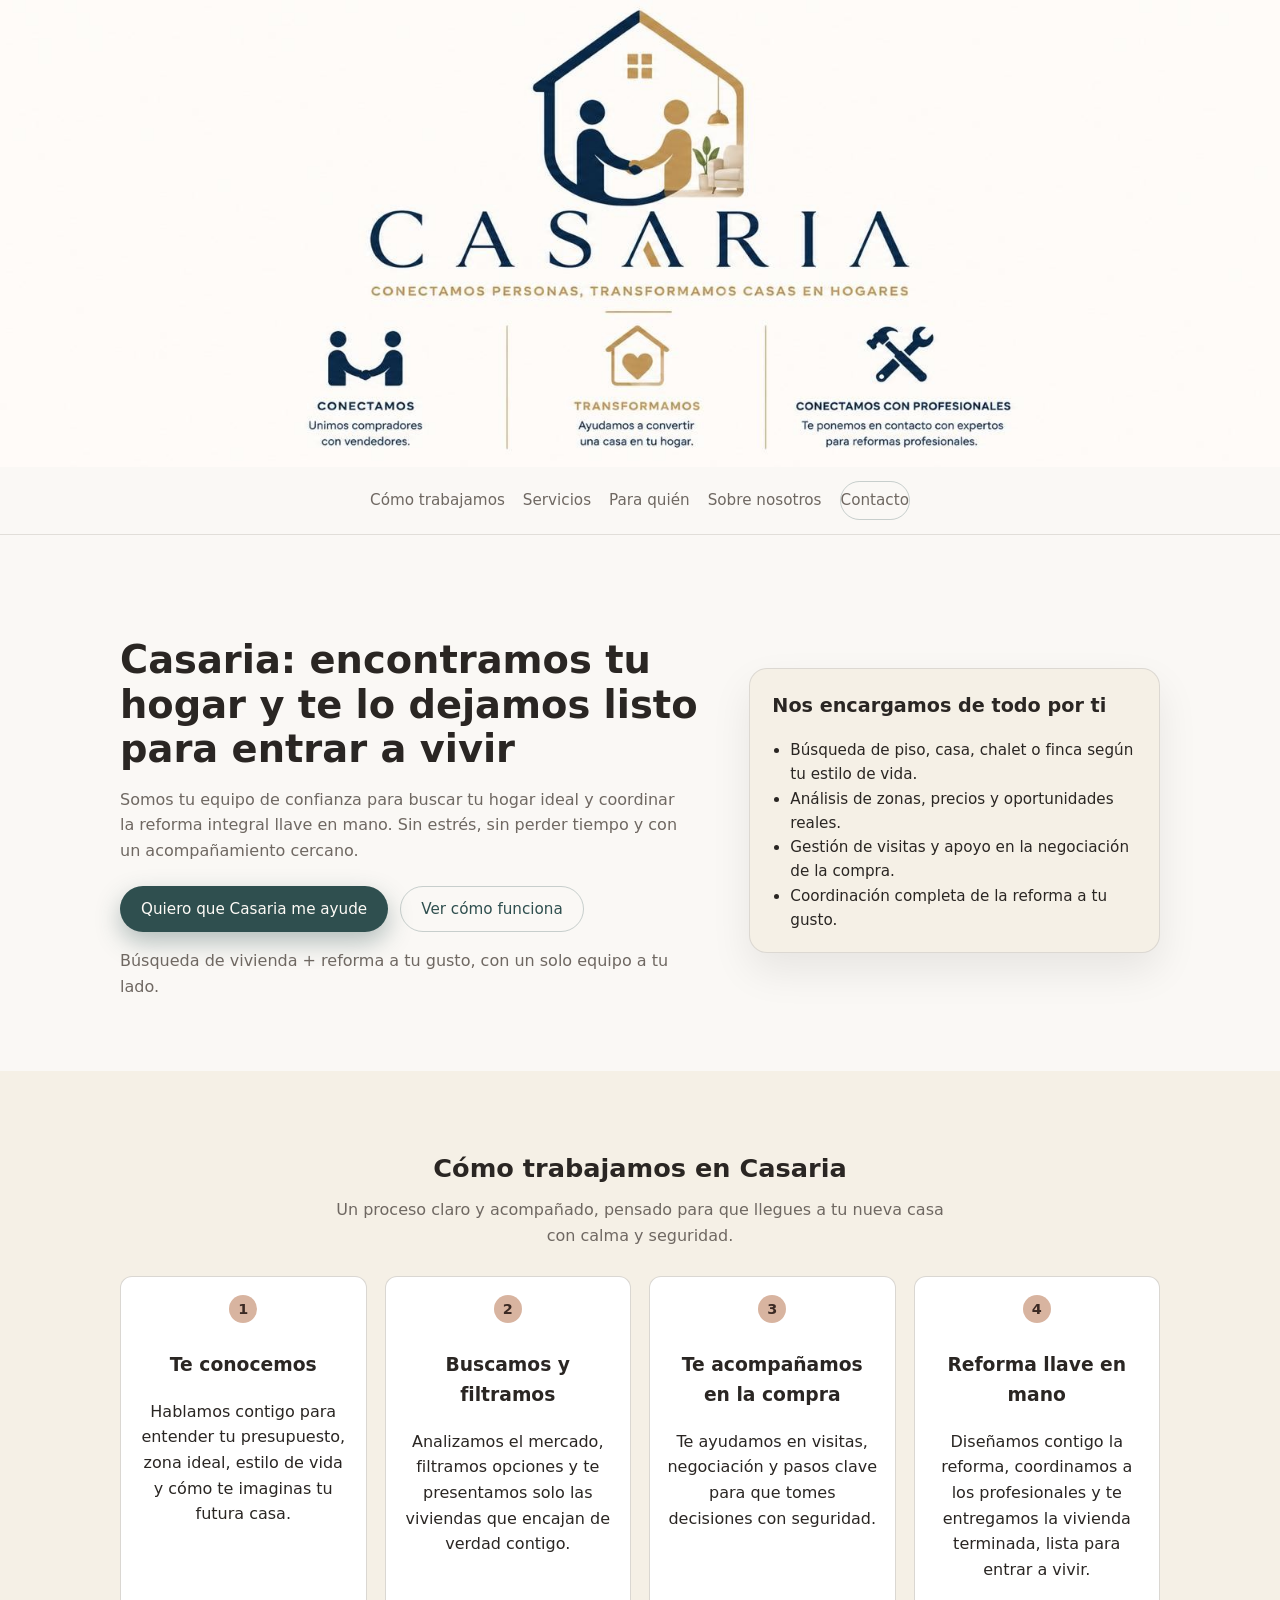
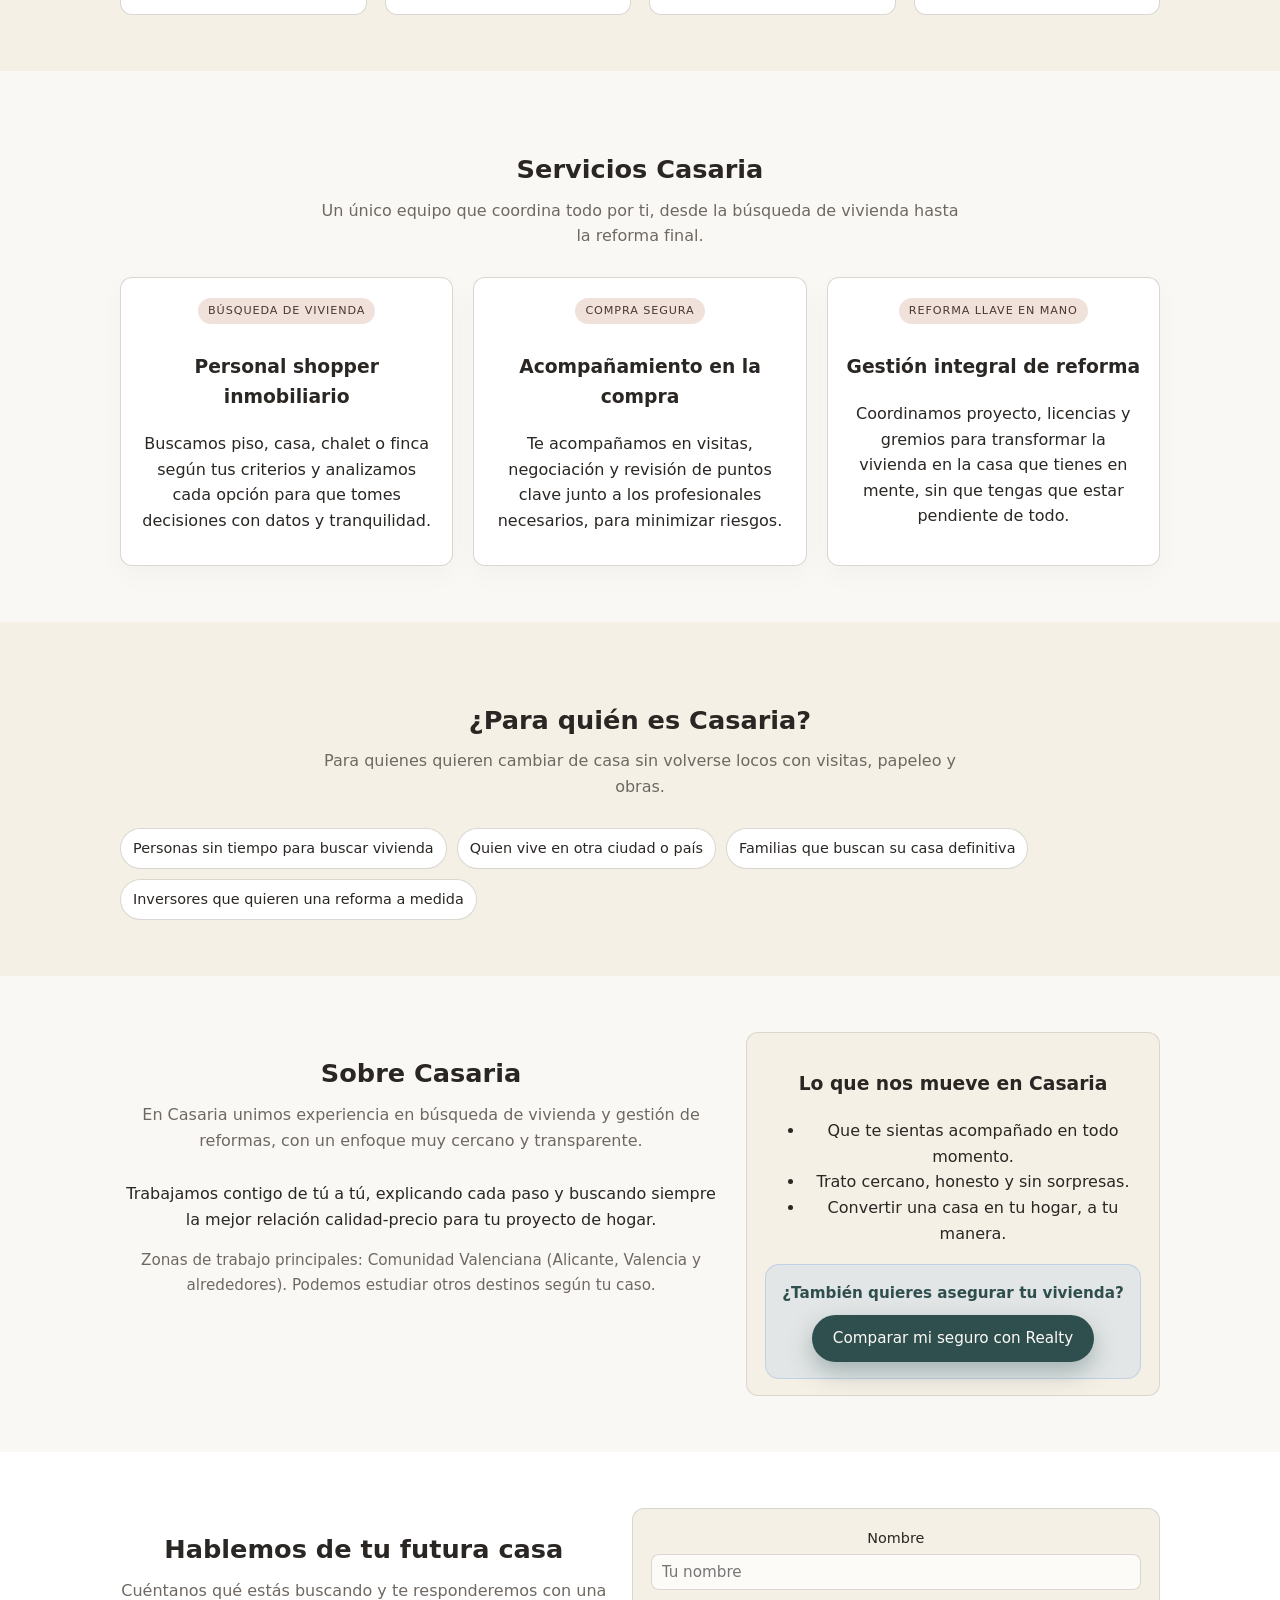
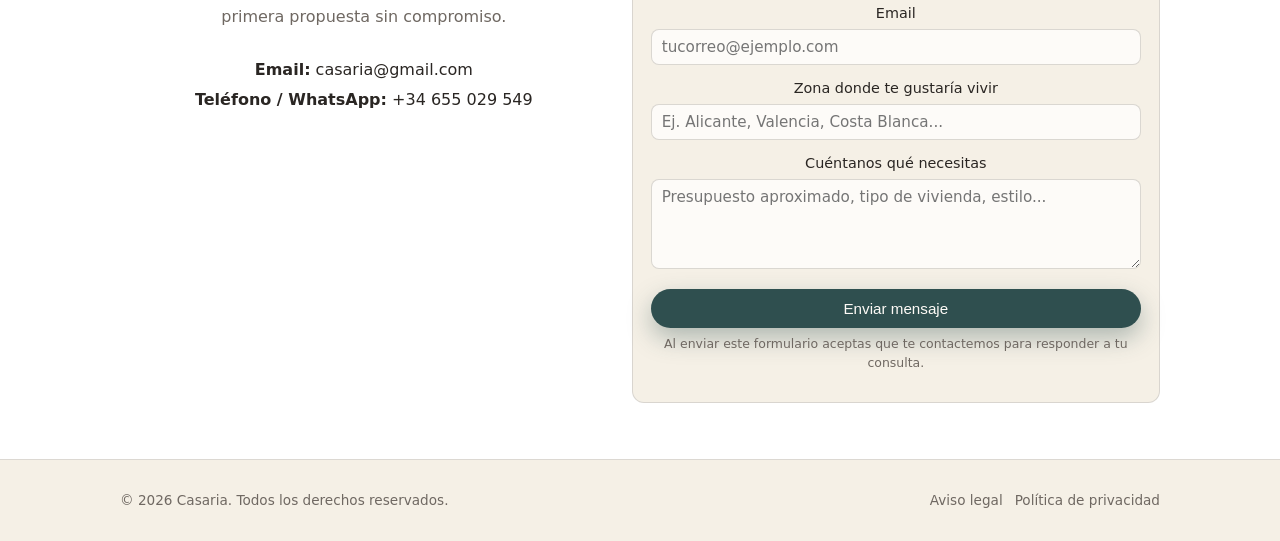
==== CASARIA-WEB/index.html @ 343ec58a "Rename index.html.html to index.html" ====
<!DOCTYPE html>
<html lang="es">
<head>
  <meta charset="UTF-8" />
  <meta name="viewport" content="width=device-width, initial-scale=1.0" />
  <title>Casaria · Tu casa, lista para vivir</title>
  <link rel="stylesheet" href="styles.css" />
  <meta name="description" content="Casaria: buscamos tu casa ideal y la reformamos a tu gusto. Servicio integral llave en mano para que tú solo tengas que entrar a vivir.">
</head>
<body>
  <div class="top-banner">
    <img src="img/banner-casaria.jpg" alt="Hogar reformado y acogedor con Casaria" class="top-banner__image" />
  </div>
  <header class="header">
    <div class="container header__inner">
      <nav class="nav">
        <a href="#como-funciona">Cómo trabajamos</a>
        <a href="#servicios">Servicios</a>
        <a href="#para-quien">Para quién</a>
        <a href="#sobre-nosotros">Sobre nosotros</a>
        <a href="#contacto" class="nav__cta">Contacto</a>
      </nav>
    </div>
  </header>

  <main>
    <!-- HERO -->
    <section class="hero">
      <div class="container hero__inner">
        <div class="hero__text">
          <h1>Casaria: encontramos tu hogar y te lo dejamos listo para entrar a vivir</h1>
          <p>
            Somos tu equipo de confianza para buscar tu hogar ideal y coordinar la reforma
            integral llave en mano. Sin estrés, sin perder tiempo y con un acompañamiento cercano.
          </p>
          <div class="hero__actions">
            <a href="#contacto" class="btn btn--primary">Quiero que Casaria me ayude</a>
            <a href="#como-funciona" class="btn btn--ghost">Ver cómo funciona</a>
          </div>
          <p class="hero__note">
            Búsqueda de vivienda + reforma a tu gusto, con un solo equipo a tu lado.
          </p>
        </div>
        <div class="hero__card">
          <h2>Nos encargamos de todo por ti</h2>
          <ul>
            <li>Búsqueda de piso, casa, chalet o finca según tu estilo de vida.</li>
            <li>Análisis de zonas, precios y oportunidades reales.</li>
            <li>Gestión de visitas y apoyo en la negociación de la compra.</li>
            <li>Coordinación completa de la reforma a tu gusto.</li>
          </ul>
        </div>
      </div>
    </section>

    <!-- CÓMO FUNCIONA -->
    <section id="como-funciona" class="section section--soft">
      <div class="container">
        <h2 class="section__title">Cómo trabajamos en Casaria</h2>
        <p class="section__subtitle">
          Un proceso claro y acompañado, pensado para que llegues a tu nueva casa con calma y seguridad.
        </p>
        <div class="steps">
          <div class="step">
            <span class="step__badge">1</span>
            <h3>Te conocemos</h3>
            <p>
              Hablamos contigo para entender tu presupuesto, zona ideal, estilo de vida y cómo
              te imaginas tu futura casa.
            </p>
          </div>
          <div class="step">
            <span class="step__badge">2</span>
            <h3>Buscamos y filtramos</h3>
            <p>
              Analizamos el mercado, filtramos opciones y te presentamos solo las viviendas que
              encajan de verdad contigo.
            </p>
          </div>
          <div class="step">
            <span class="step__badge">3</span>
            <h3>Te acompañamos en la compra</h3>
            <p>
              Te ayudamos en visitas, negociación y pasos clave para que tomes decisiones con seguridad.
            </p>
          </div>
          <div class="step">
            <span class="step__badge">4</span>
            <h3>Reforma llave en mano</h3>
            <p>
              Diseñamos contigo la reforma, coordinamos a los profesionales y te entregamos la vivienda
              terminada, lista para entrar a vivir.
            </p>
          </div>
        </div>
      </div>
    </section>

    <!-- SERVICIOS -->
    <section id="servicios" class="section">
      <div class="container">
        <h2 class="section__title">Servicios Casaria</h2>
        <p class="section__subtitle">
          Un único equipo que coordina todo por ti, desde la búsqueda de vivienda hasta la reforma final.
        </p>
        <div class="cards">
          <article class="card">
            <span class="card__tag">Búsqueda de vivienda</span>
            <h3>Personal shopper inmobiliario</h3>
            <p>
              Buscamos piso, casa, chalet o finca según tus criterios y analizamos 
              cada opción para que tomes decisiones con datos y tranquilidad.
            </p>
          </article>
          <article class="card">
            <span class="card__tag">Compra segura</span>
            <h3>Acompañamiento en la compra</h3>
            <p>
              Te acompañamos en visitas, negociación y revisión de puntos clave
              junto a los profesionales necesarios, para minimizar riesgos.
            </p>
          </article>
          <article class="card">
            <span class="card__tag">Reforma llave en mano</span>
            <h3>Gestión integral de reforma</h3>
            <p>
              Coordinamos proyecto, licencias y gremios para transformar la vivienda
              en la casa que tienes en mente, sin que tengas que estar pendiente de todo.
            </p>
          </article>
        </div>
      </div>
    </section>

    <!-- PARA QUIÉN ES -->
    <section id="para-quien" class="section section--soft">
      <div class="container">
        <h2 class="section__title">¿Para quién es Casaria?</h2>
        <p class="section__subtitle">
          Para quienes quieren cambiar de casa sin volverse locos con visitas, papeleo y obras.
        </p>
        <div class="chips">
          <span class="chip">Personas sin tiempo para buscar vivienda</span>
          <span class="chip">Quien vive en otra ciudad o país</span>
          <span class="chip">Familias que buscan su casa definitiva</span>
          <span class="chip">Inversores que quieren una reforma a medida</span>
        </div>
      </div>
    </section>

    <!-- SOBRE NOSOTROS -->
    <section id="sobre-nosotros" class="section">
      <div class="container about">
        <div class="about__text">
          <h2 class="section__title">Sobre Casaria</h2>
          <p  class="section__subtitle">
            En Casaria unimos experiencia en búsqueda de vivienda y gestión de reformas,
            con un enfoque muy cercano y transparente.
          </p>
          <p>
            Trabajamos contigo de tú a tú, explicando cada paso y buscando siempre la mejor
            relación calidad‑precio para tu proyecto de hogar.
          </p>
          <p class="about__areas">
            Zonas de trabajo principales: Comunidad Valenciana (Alicante, Valencia y alrededores). 
            Podemos estudiar otros destinos según tu caso.
          </p>
        </div>
        <div class="about__highlight">
          <h3>Lo que nos mueve en Casaria</h3>
          <ul>
            <li>Que te sientas acompañado en todo momento.</li>
            <li>Trato cercano, honesto y sin sorpresas.</li>
            <li>Convertir una casa en tu hogar, a tu manera.</li>
          </ul>
         <div class="about__cta-box">
          <p class="about__cta-label">¿También quieres asegurar tu vivienda?</p>
           <a href="../realty-web/index.html" target="_blank" rel="noopener noreferrer" class="btn btn--primary">
          Comparar mi seguro con Realty
          </a>
  
      </div>
    </section>

    <!-- CONTACTO -->
    <section id="contacto" class="section section--contact">
      <div class="container contact">
        <div class="contact__text">
          <h2 class="section__title">Hablemos de tu futura casa</h2>
          <p class="section__subtitle">
            Cuéntanos qué estás buscando y te responderemos con una primera propuesta sin compromiso.
          </p>
          <div class="contact__info">
            <p><strong>Email:</strong> casaria@gmail.com</p>
            <p><strong>Teléfono / WhatsApp:</strong> +34 655 029 549  </p>
          </div>
        </div>
        <form class="contact__form">
          <div class="form__group">
            <label for="nombre">Nombre</label>
            <input id="nombre" name="nombre" type="text" placeholder="Tu nombre" required />
          </div>
          <div class="form__group">
            <label for="email">Email</label>
            <input id="email" name="email" type="email" placeholder="tucorreo@ejemplo.com" required />
          </div>
          <div class="form__group">
            <label for="zona">Zona donde te gustaría vivir</label>
            <input id="zona" name="zona" type="text" placeholder="Ej. Alicante, Valencia, Costa Blanca..." />
          </div>
          <div class="form__group">
            <label for="mensaje">Cuéntanos qué necesitas</label>
            <textarea id="mensaje" name="mensaje" rows="4" placeholder="Presupuesto aproximado, tipo de vivienda, estilo..."></textarea>
          </div>
          <button type="submit" class="btn btn--primary btn--full">Enviar mensaje</button>
          <p class="form__note">
            Al enviar este formulario aceptas que te contactemos para responder a tu consulta.
          </p>
        </form>
      </div>
    </section>
  </main>

  <footer class="footer">
    <div class="container footer__inner">
      <p>© <span id="year"></span> Casaria. Todos los derechos reservados.</p>
      <div class="footer__links">
        <a href="#">Aviso legal</a>
        <a href="#">Política de privacidad</a>
      </div>
    </div>
    <script>
      document.getElementById('year').textContent = new Date().getFullYear();
    </script>
  </footer>
</body>
</html>
---- CASARIA-WEB/styles.css ----
/* Paleta de colores */
:root {
  --color-primary: #2f4f4f;   /* azul petróleo suave */
  --color-accent: #d8b4a0;    /* terracota / rosa tostado suave */
  --color-bg: #faf8f5;        /* blanco cálido */
  --color-soft: #f5f0e6;      /* beige claro para secciones alternas */
  --color-border: #d6d3ce;    /* gris piedra claro */
  --color-text: #2a2623;      /* casi negro cálido */
  --color-muted: #6f6862;     /* texto secundario */

  --radius-md: 12px;
  --radius-lg: 18px;
  --shadow-soft: 0 18px 40px rgba(0, 0, 0, 0.08);
}

/* Reset básico */
*,
*::before,
*::after {
  box-sizing: border-box;
}

body {
  margin: 0;
  font-family: system-ui, -apple-system, BlinkMacSystemFont, "Segoe UI", sans-serif;
  background-color: var(--color-bg);
  color: var(--color-text);
  line-height: 1.6;
}

/* Layout general */
.container {
  width: 100%;
  max-width: 1080px;
  margin: 0 auto;
  padding: 0 20px;
}

/* Header */
.header {
  position: sticky;
  top: 0;
  z-index: 10;
  background: rgba(250, 248, 245, 0.97);
  backdrop-filter: blur(10px);
  border-bottom: 1px solid rgba(214, 211, 206, 0.7);
}

.header__inner {
  display: flex;
  align-items: center;
  justify-content: center;
  padding: 14px 0;
}

.logo {
  display: flex;
  align-items: center;
  gap: 8px;
  font-weight: 600;
  color: var(--color-primary);
}

.logo__mark {
  width: 22px;
  height: 22px;
  border-radius: 999px;
  background: linear-gradient(135deg, var(--color-primary), var(--color-accent));
}

.logo__text {
  letter-spacing: 0.04em;
}

.nav {
  display: flex;
  align-items: center;
  gap: 18px;
  font-size: 0.95rem;
  justify-content: center;
}

.nav a {
  color: var(--color-muted);
  text-decoration: none;
  padding: 6px 0;
  transition: color 0.2s ease;
}

.nav a:hover {
  color: var(--color-primary);
}

.nav__cta {
  padding: 6px 12px;
  border-radius: 999px;
  border: 1px solid rgba(47, 79, 79, 0.25);
}

/* Hero */
.hero {
  padding: 72px 0 56px;
}

.hero__inner {
  display: grid;
  grid-template-columns: minmax(0, 1.6fr) minmax(0, 1.1fr);
  gap: 32px;
  align-items: center;
}

.hero__text h1 {
  font-size: clamp(2.1rem, 3vw, 2.7rem);
  line-height: 1.15;
  margin-bottom: 16px;
}

.hero__text p {
  max-width: 560px;
  color: var(--color-muted);
  font-size: 1rem;
}

.hero__actions {
  display: flex;
  flex-wrap: wrap;
  gap: 12px;
  margin: 22px 0 10px;
}

.hero__note {
  font-size: 0.9rem;
  color: var(--color-muted);
}

.hero__card {
  background: var(--color-soft);
  border-radius: var(--radius-lg);
  padding: 22px 22px 20px;
  box-shadow: var(--shadow-soft);
  border: 1px solid rgba(214, 211, 206, 0.8);
}

.hero__card h2 {
  margin-top: 0;
  font-size: 1.2rem;
}

.hero__card ul {
  padding-left: 18px;
  margin: 10px 0 0;
  font-size: 0.95rem;
}

/* Botones */
.btn {
  display: inline-flex;
  align-items: center;
  justify-content: center;
  border-radius: 999px;
  padding: 10px 20px;
  font-size: 0.95rem;
  font-weight: 500;
  border: 1px solid transparent;
  text-decoration: none;
  cursor: pointer;
  transition: transform 0.1s ease, box-shadow 0.1s ease, background-color 0.15s ease, color 0.15s ease;
}

.btn--primary {
  background: var(--color-primary);
  color: #fdfaf6;
  box-shadow: 0 10px 24px rgba(47, 79, 79, 0.35);
}

.btn--primary:hover {
  transform: translateY(-1px);
  box-shadow: 0 14px 32px rgba(47, 79, 79, 0.4);
}

.btn--ghost {
  background: transparent;
  color: var(--color-primary);
  border-color: rgba(47, 79, 79, 0.25);
}

.btn--ghost:hover {
  background: rgba(245, 240, 230, 0.8);
}

.btn--full {
  width: 100%;
}

/* Secciones */
.section {
  padding: 56px 0;
  text-align: center;   /* centra el contenido principal de la sección */
}

.section--soft {
  background: var(--color-soft);
}

.section__title {
  font-size: 1.6rem;
  margin-bottom: 8px;
}

.section__subtitle {
  margin: 0 0 28px;
  color: var(--color-muted);
  max-width: 640px;
  margin-left: auto;
  margin-right: auto;    /* centra el párrafo dentro del contenedor */

}

/* Pasos */
.steps {
  display: grid;
  grid-template-columns: repeat(4, minmax(0, 1fr));
  gap: 18px;
}

.step {
  background: #fff;
  border-radius: var(--radius-md);
  padding: 18px 16px 16px;
  border: 1px solid rgba(214, 211, 206, 0.9);
}

.step__badge {
  display: inline-flex;
  align-items: center;
  justify-content: center;
  width: 28px;
  height: 28px;
  border-radius: 999px;
  background: var(--color-accent);
  color: #3b2a24;
  font-weight: 600;
  font-size: 0.9rem;
  margin-bottom: 8px;
}

/* Tarjetas de servicios */
.cards {
  display: grid;
  grid-template-columns: repeat(3, minmax(0, 1fr));
  gap: 20px;
}

.card {
  background: #fff;
  border-radius: var(--radius-md);
  padding: 18px 18px 16px;
  border: 1px solid rgba(214, 211, 206, 0.9);
  box-shadow: 0 10px 26px rgba(0, 0, 0, 0.03);
}

.card__tag {
  display: inline-flex;
  font-size: 0.7rem;
  text-transform: uppercase;
  letter-spacing: 0.08em;
  color: #4b372f;
  background: rgba(216, 180, 160, 0.38);
  padding: 4px 10px;
  border-radius: 999px;
  margin-bottom: 10px;
}

/* Chips (para quién es) */
.chips {
  display: flex;
  flex-wrap: wrap;
  gap: 10px;
}

.chip {
  font-size: 0.9rem;
  padding: 8px 12px;
  border-radius: 999px;
  background: #fff;
  border: 1px solid rgba(214, 211, 206, 0.9);
}

/* Sobre nosotros */
.about {
  display: grid;
  grid-template-columns: minmax(0, 1.6fr) minmax(0, 1.1fr);
  gap: 24px;
  align-items: flex-start;
}

.about__highlight {
  background: var(--color-soft);
  border-radius: var(--radius-md);
  padding: 18px 18px 16px;
  border: 1px solid rgba(214, 211, 206, 0.9);
}

.about__areas {
  margin-top: 14px;
  font-size: 0.95rem;
  color: var(--color-muted);
}

/* Contacto */
.section--contact {
  background: #fff;
}

.contact {
  display: grid;
  grid-template-columns: minmax(0, 1.2fr) minmax(0, 1.3fr);
  gap: 24px;
  align-items: flex-start;
}

.contact__info p {
  margin: 4px 0;
}

.contact__form {
  background: var(--color-soft);
  border-radius: var(--radius-md);
  padding: 18px 18px 16px;
  border: 1px solid rgba(214, 211, 206, 0.9);
}

.form__group {
  margin-bottom: 12px;
}

.form__group label {
  display: block;
  font-size: 0.9rem;
  margin-bottom: 4px;
}

.form__group input,
.form__group textarea {
  width: 100%;
  padding: 8px 10px;
  border-radius: 8px;
  border: 1px solid rgba(214, 211, 206, 0.9);
  font-family: inherit;
  font-size: 0.95rem;
  background: #fdfbf8;
}

.form__group input:focus,
.form__group textarea:focus {
  outline: 2px solid rgba(47, 79, 79, 0.4);
  outline-offset: 1px;
}

.form__note {
  margin-top: 6px;
  font-size: 0.78rem;
  color: var(--color-muted);
}

/* Footer */
.footer {
  border-top: 1px solid rgba(214, 211, 206, 0.8);
  background: #f5f0e6;
  padding: 16px 0;
  font-size: 0.85rem;
  color: var(--color-muted);
}

.footer__inner {
  display: flex;
  align-items: center;
  justify-content: space-between;
  gap: 12px;
}

.footer__links {
  display: flex;
  gap: 12px;
}

.footer__links a {
  color: var(--color-muted);
  text-decoration: none;
}

.footer__links a:hover {
  color: var(--color-primary);
}

/* Responsive */
@media (max-width: 900px) {
  .hero__inner,
  .steps,
  .cards,
  .about,
  .contact {
    grid-template-columns: minmax(0, 1fr);
  }

  .steps {
    gap: 14px;
  }

  .cards {
    gap: 16px;
  }

  .header__inner {
    flex-wrap: wrap;
    gap: 8px 14px;
  }

  .nav {
    font-size: 0.88rem;
    flex-wrap: wrap;
    justify-content: flex-end;
  }
}

@media (max-width: 600px) {
  .hero {
    padding-top: 64px;
  }

  .hero__inner {
    gap: 22px;
  }

  .section {
    padding: 42px 0;
  }

  .steps,
  .cards {
    gap: 12px;
  }

  .header__inner {
    justify-content: space-between;
  }

  .nav {
    display: none; /* Versión simple: se podría añadir menú móvil más adelante */
  }
}
.top-banner {
  width: 100%;
  margin: 0;
  padding: 0;
  overflow: visible;      /* que no recorte nada */
}

.top-banner__image {
  display: block;
  width: 100%;
  height: auto;
  object-fit: contain;    /* se ve la imagen completa dentro del ancho */
}
/* Centrado específico para la sección de servicios */
#servicios .section__title,
#servicios .section__subtitle {
  text-align: center; !important;
}
#como-funciona .section__title,
#como-funciona .section__subtitle,
#para-quien .section__title,
#para-quien .section__subtitle {
  text-align: center !important;
}
.about__highlight--blue {
  background: linear-gradient(135deg, #eaf4ff, #f7fbff);
  border: 1px solid #cfe3fb;
}

.about__cta-box {
  margin-top: 18px;
  padding: 16px;
  border-radius: 14px;
  background: rgba(31, 111, 229, 0.08);
  border: 1px solid rgba(31, 111, 229, 0.18);
  text-align: center;
}

.about__cta-label {
  margin: 0 0 10px;
  font-size: 0.95rem;
  color: var(--color-primary);
  font-weight: 600;
}
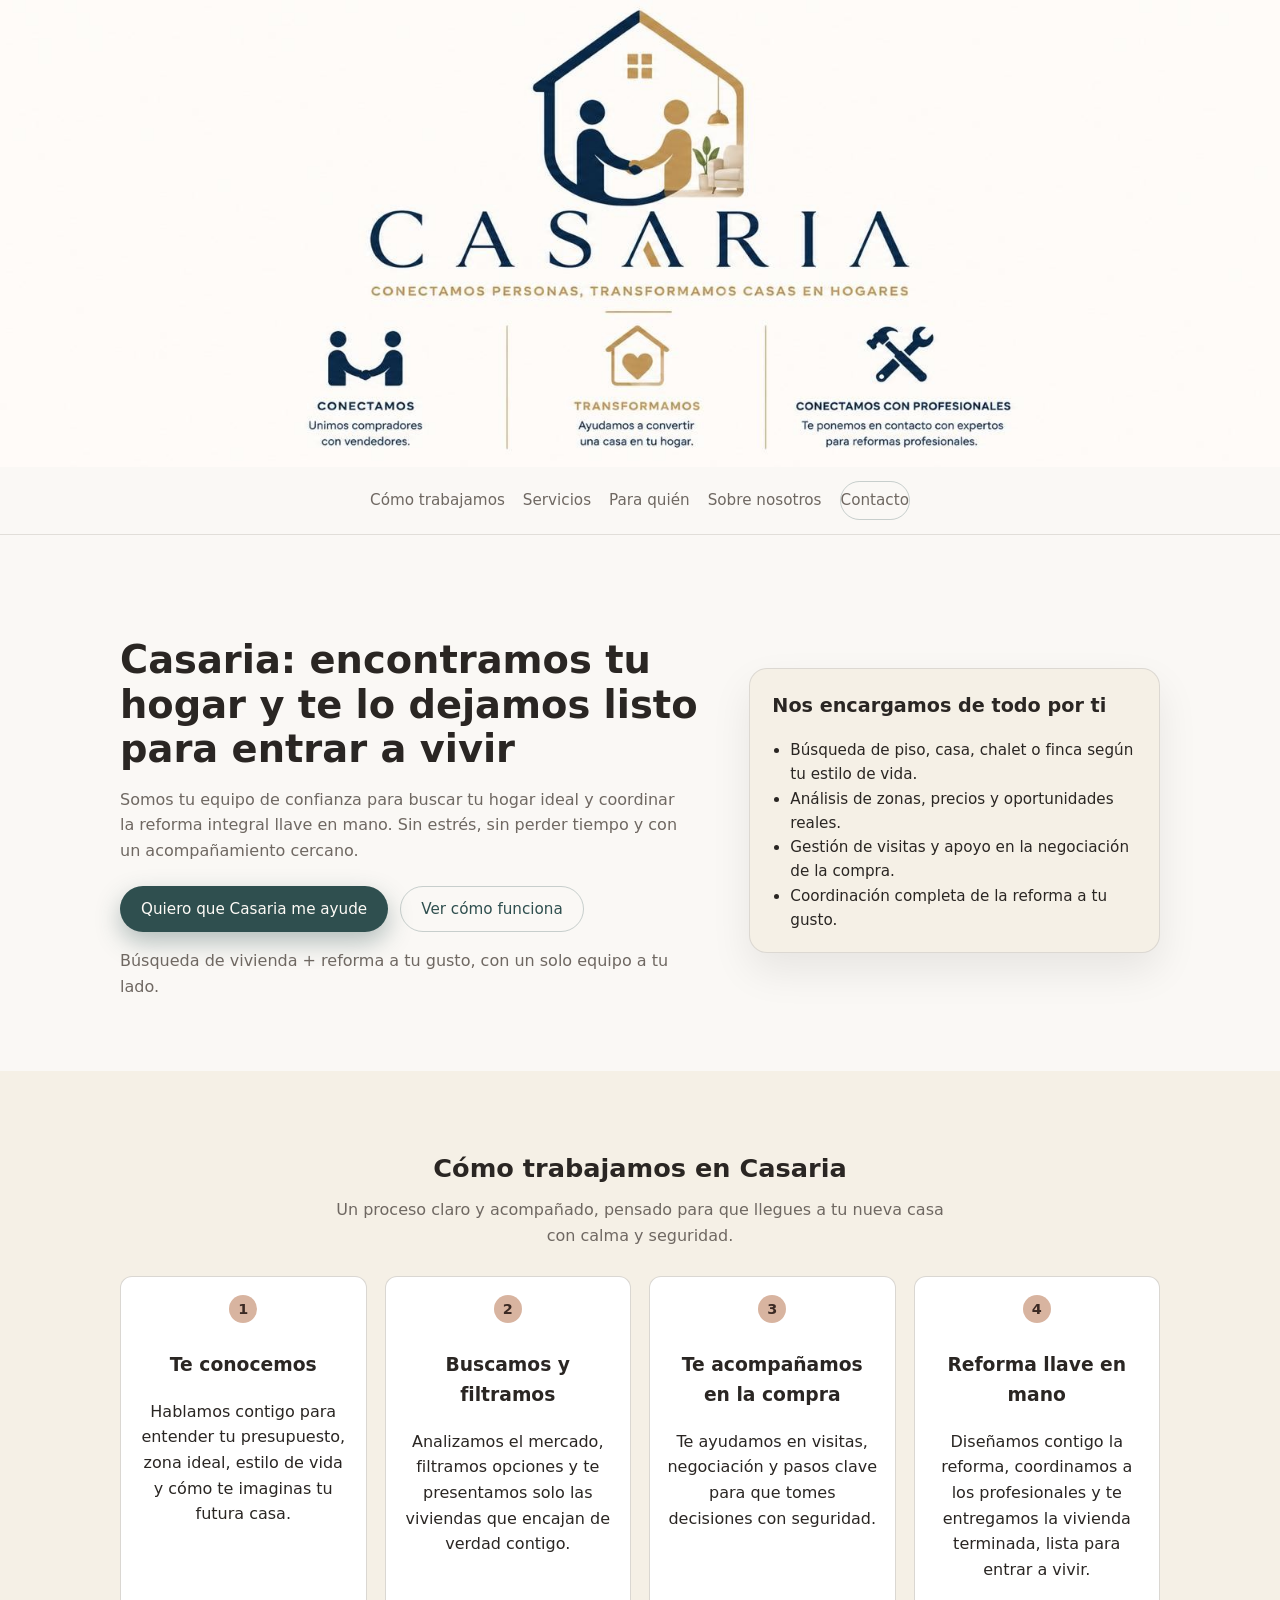
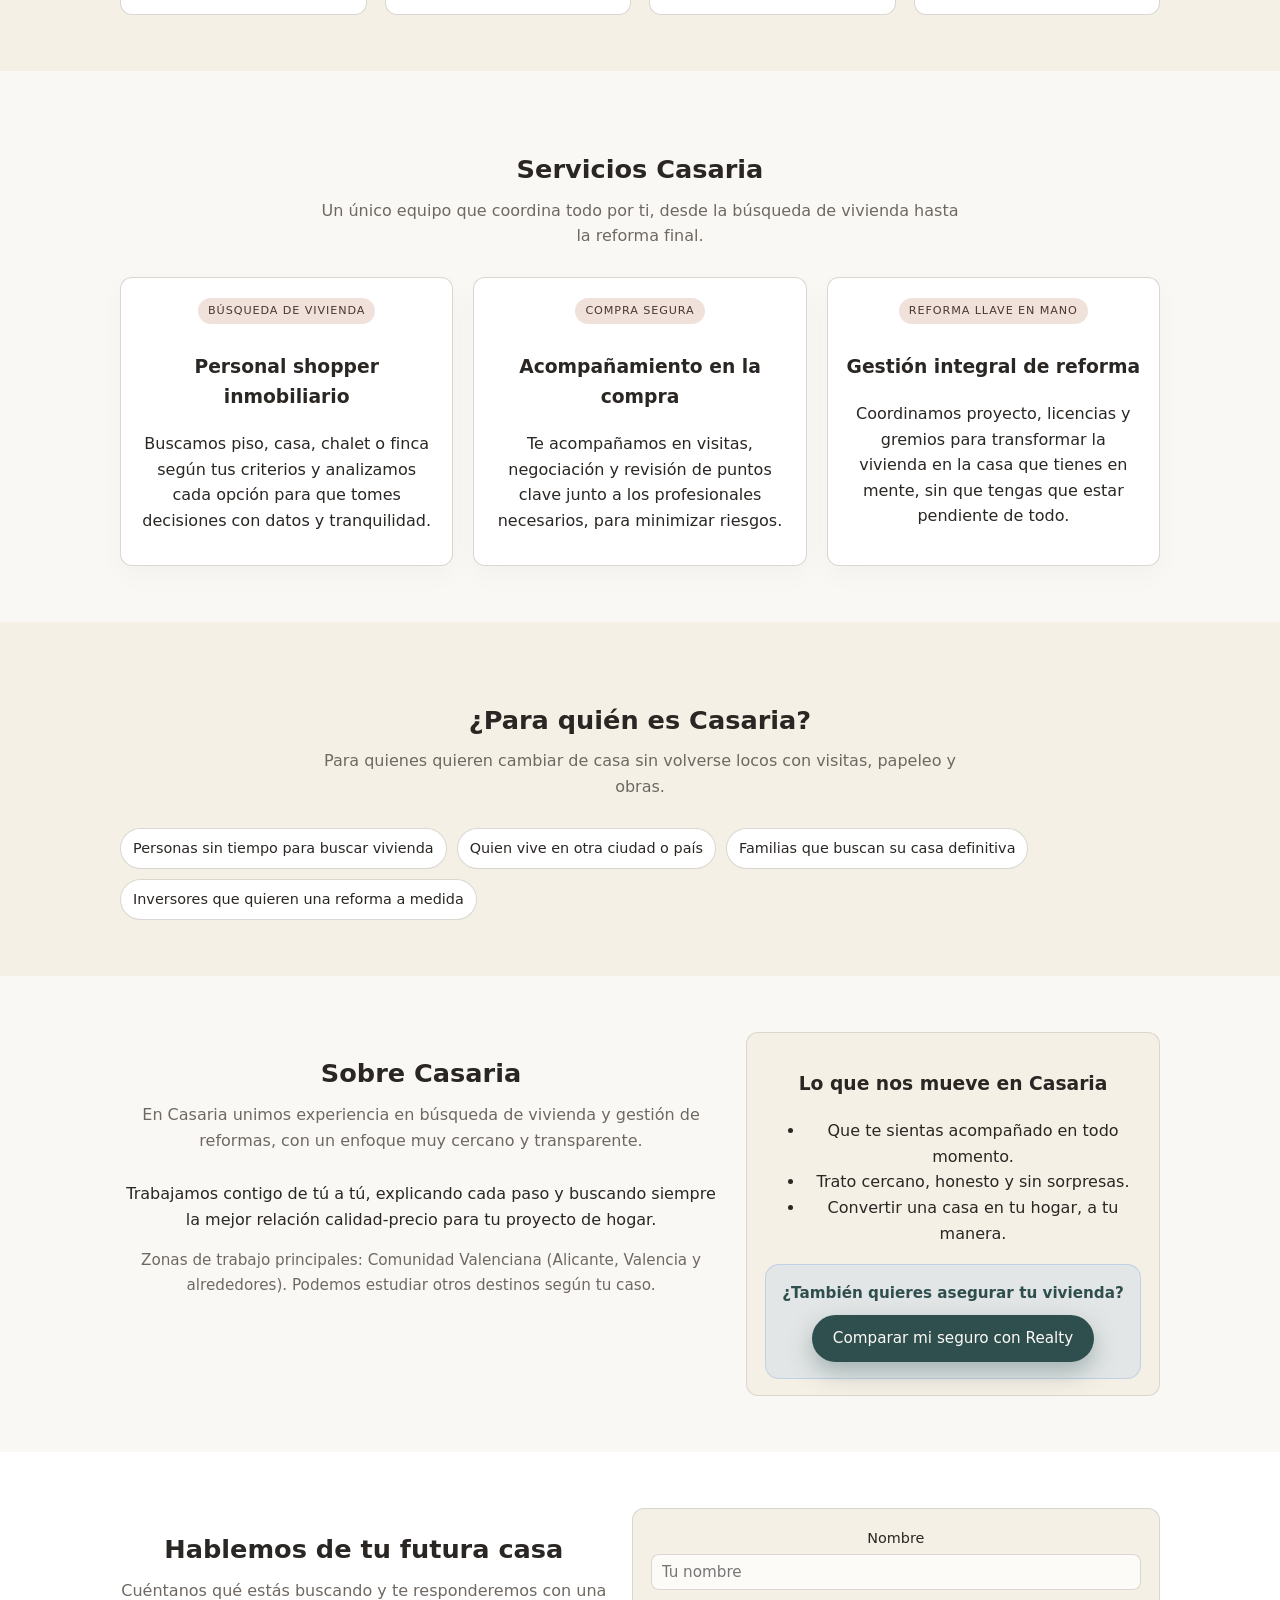
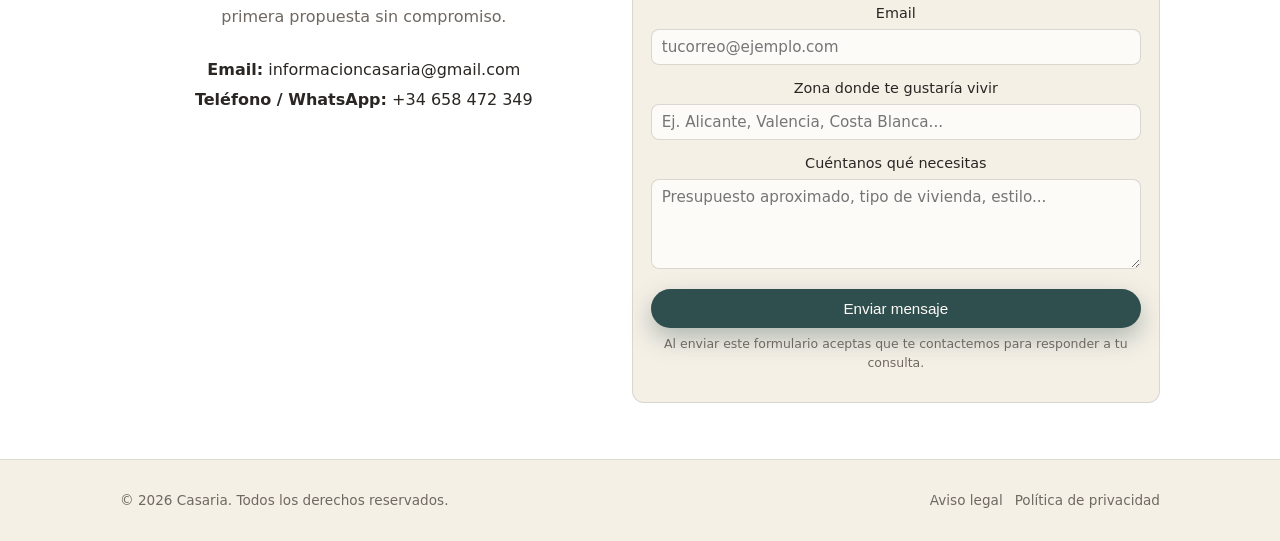
==== commit 2a432dcf: "Update index.html" ====
--- a/CASARIA-WEB/index.html
+++ b/CASARIA-WEB/index.html
@@ -191,8 +191,8 @@
             Cuéntanos qué estás buscando y te responderemos con una primera propuesta sin compromiso.
           </p>
           <div class="contact__info">
-            <p><strong>Email:</strong> casaria@gmail.com</p>
-            <p><strong>Teléfono / WhatsApp:</strong> +34 655 029 549  </p>
+            <p><strong>Email:</strong> informacioncasaria@gmail.com</p>
+            <p><strong>Teléfono / WhatsApp:</strong> +34 658 472 349  </p>
           </div>
         </div>
         <form class="contact__form">
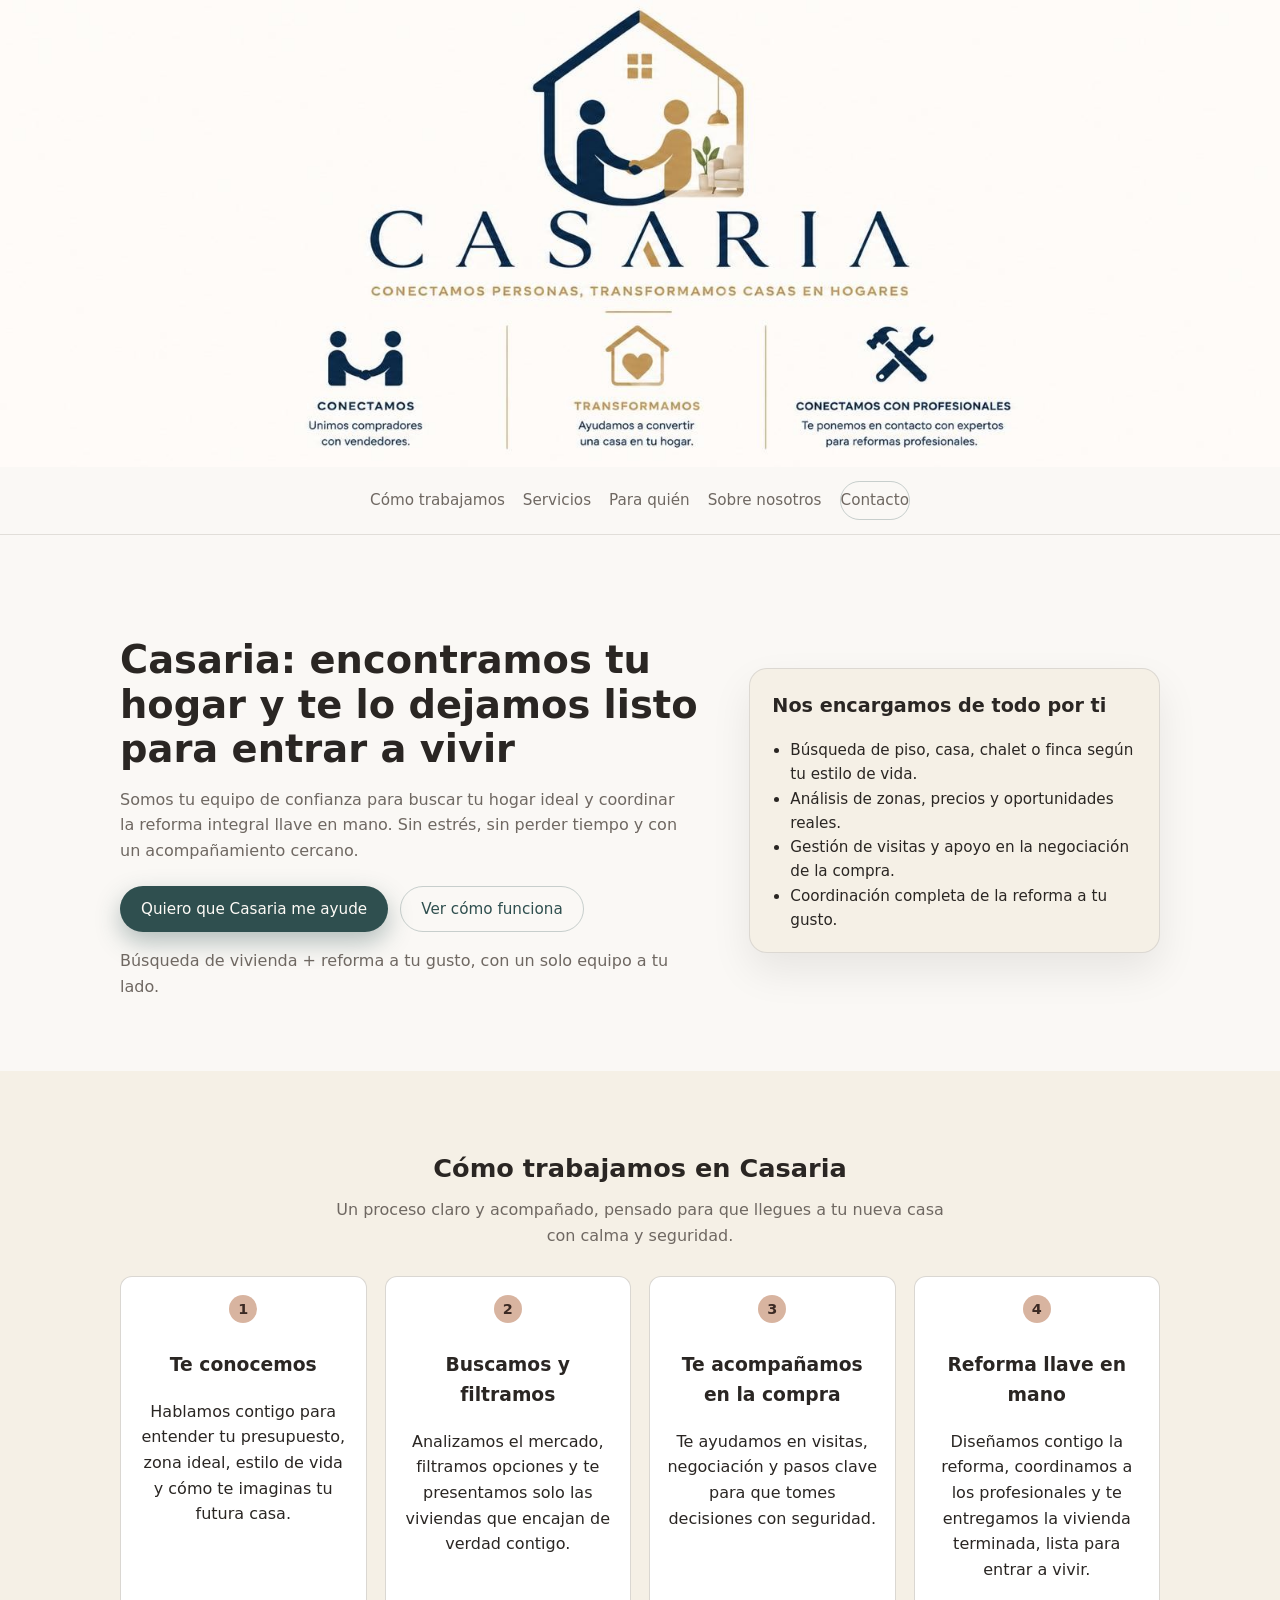
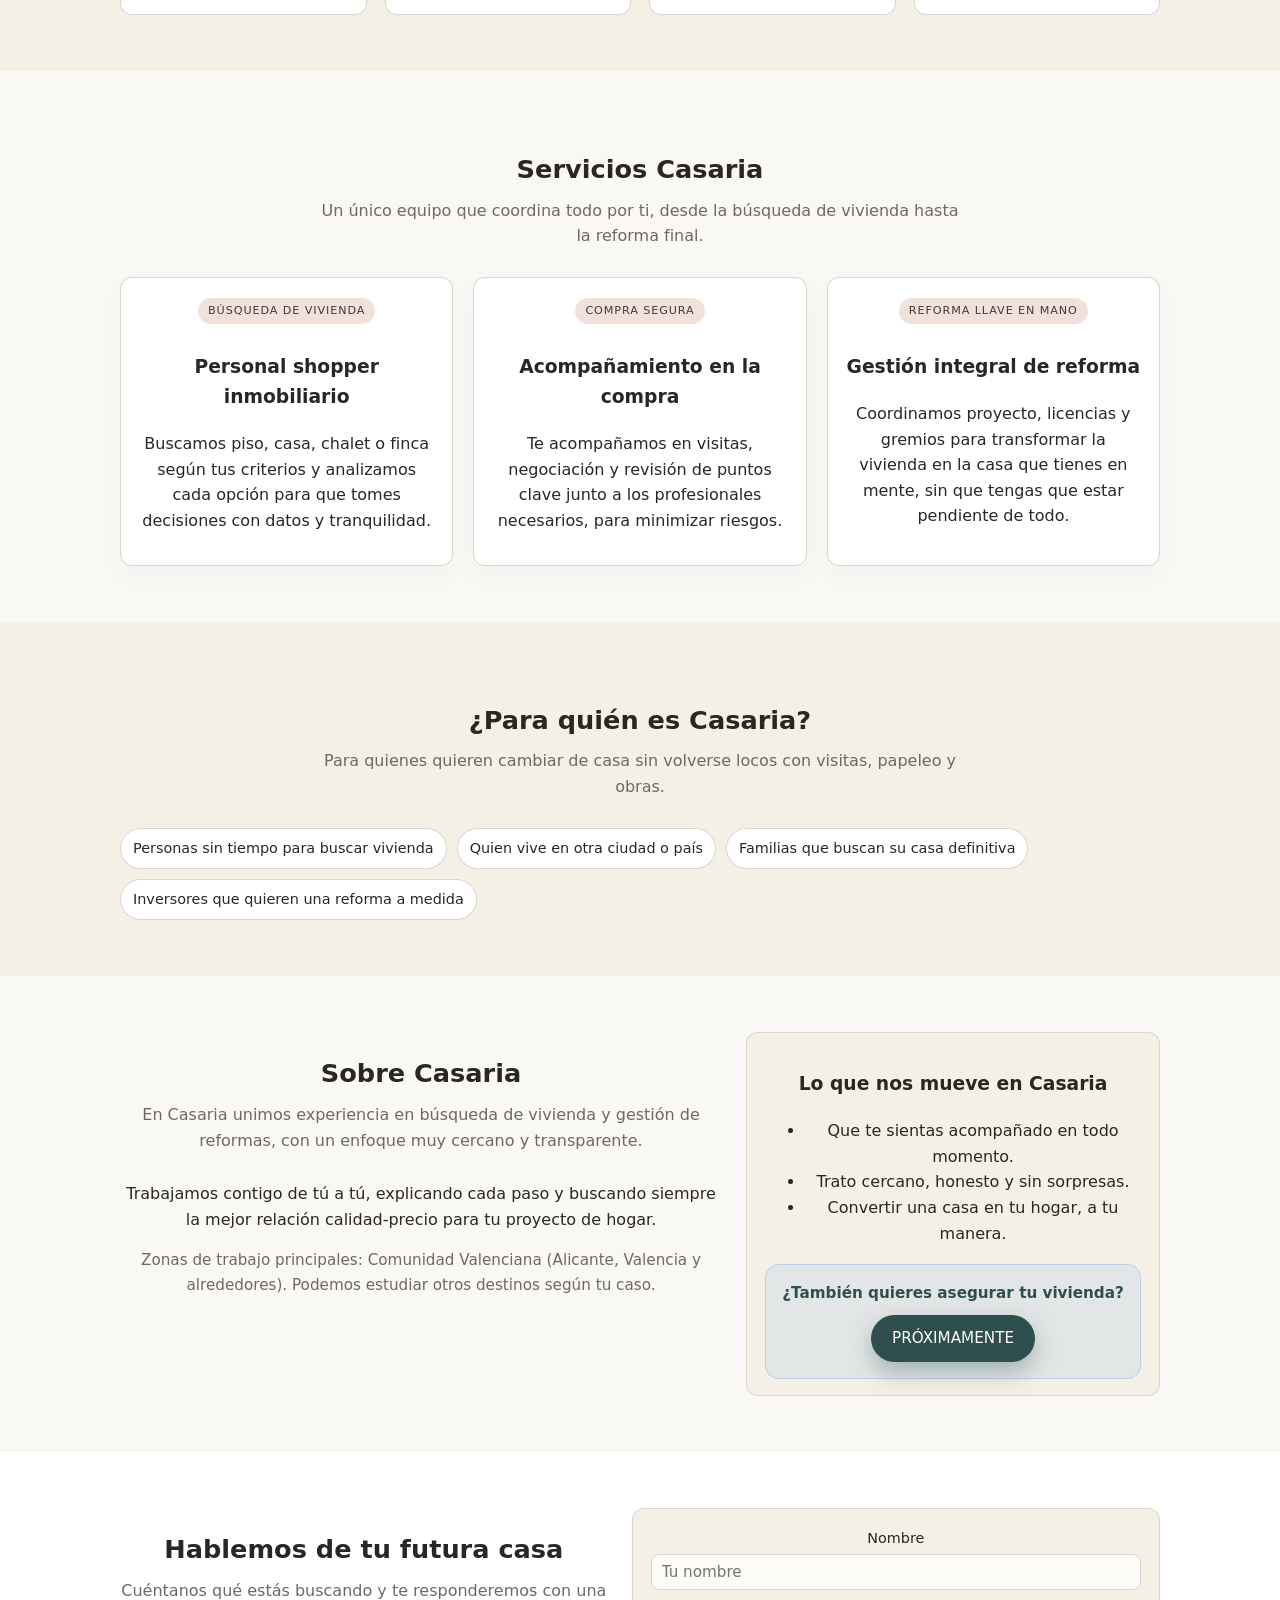
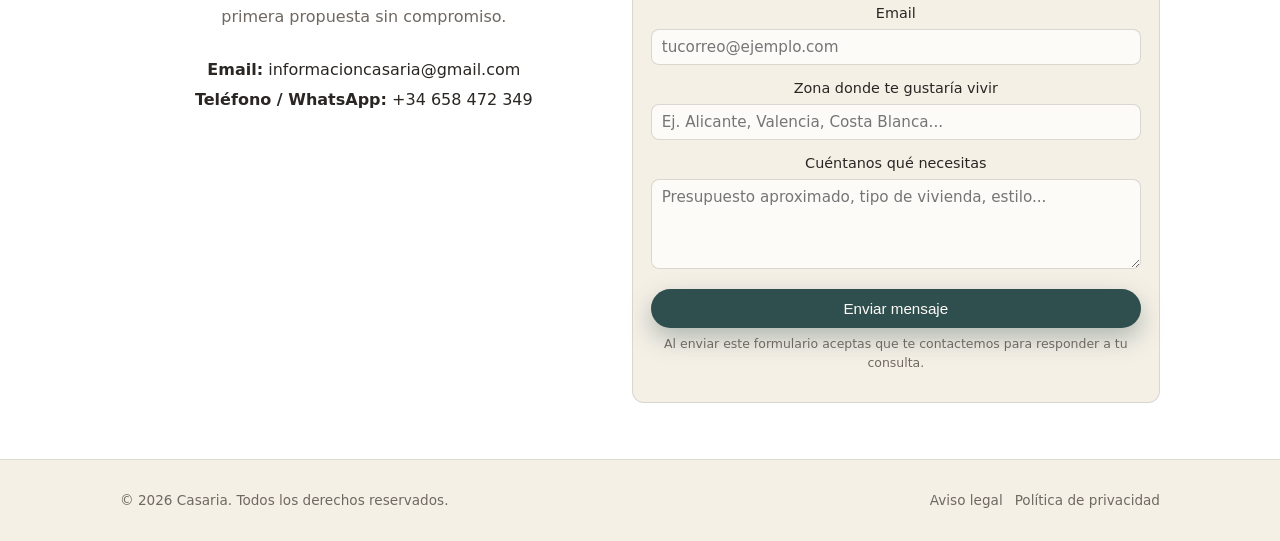
==== commit 318bb948: "Update index.html" ====
--- a/CASARIA-WEB/index.html
+++ b/CASARIA-WEB/index.html
@@ -176,7 +176,7 @@
          <div class="about__cta-box">
           <p class="about__cta-label">¿También quieres asegurar tu vivienda?</p>
            <a href="../realty-web/index.html" target="_blank" rel="noopener noreferrer" class="btn btn--primary">
-          Comparar mi seguro con Realty
+          PRÓXIMAMENTE
           </a>
   
       </div>
